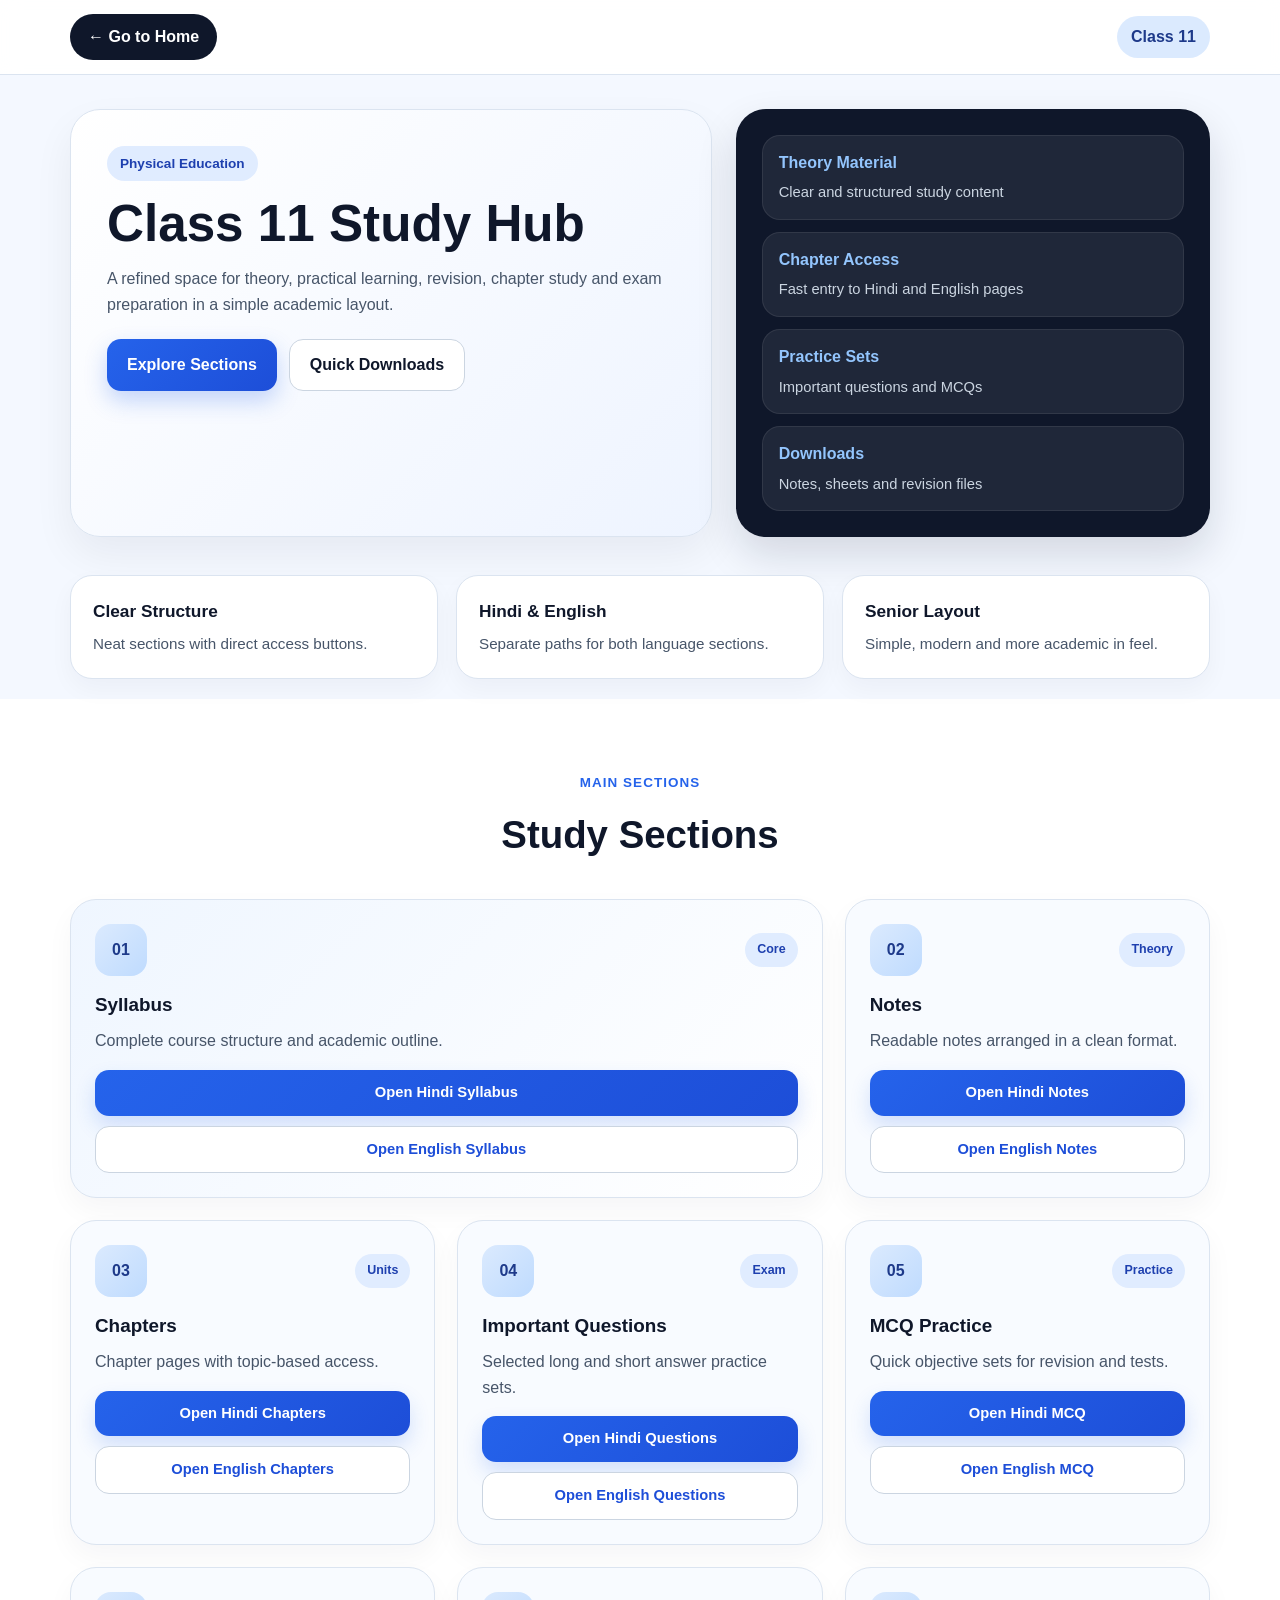
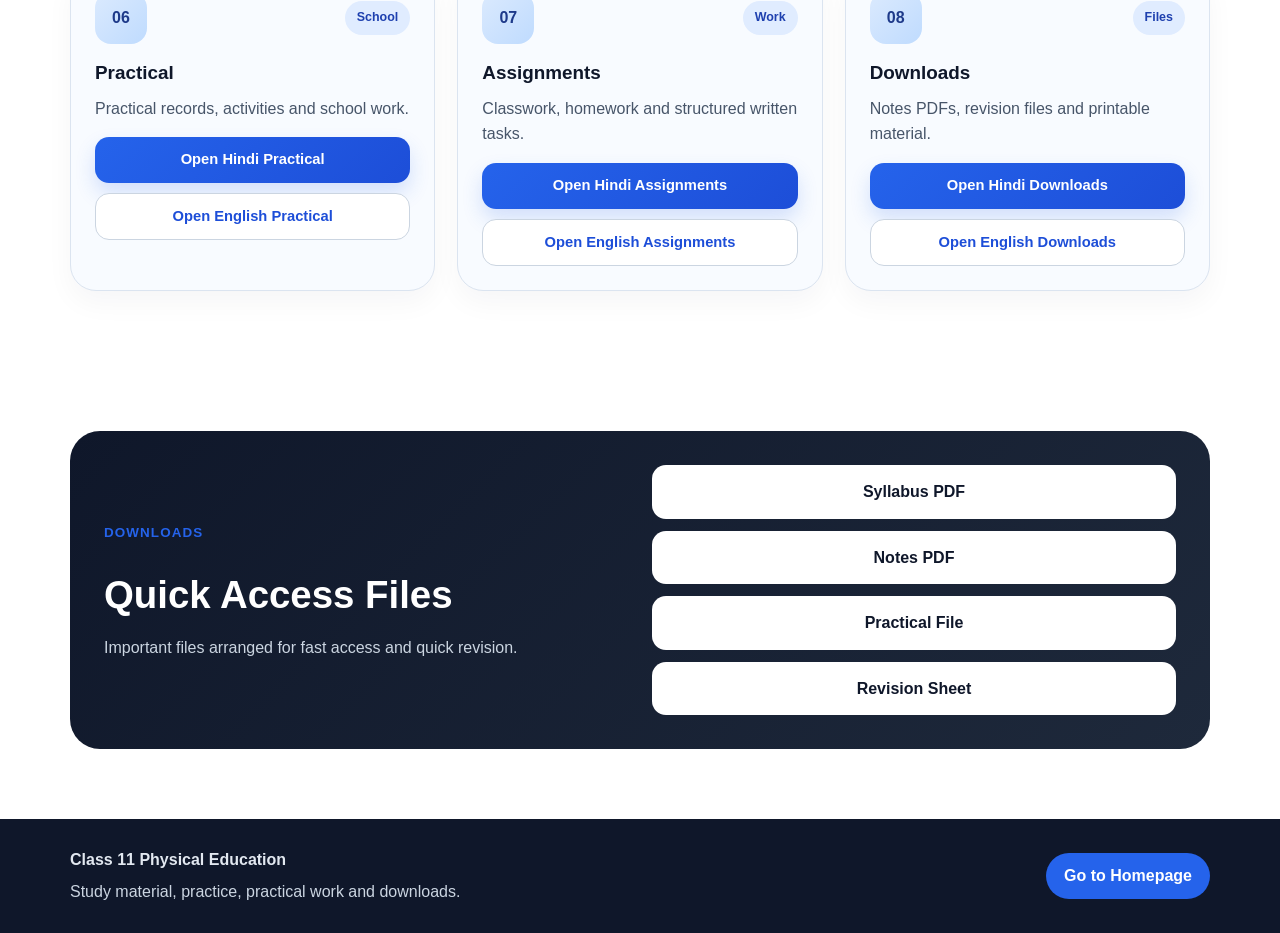
==== class11.html @ c7bc0235 "sss" ====
<!DOCTYPE html>
<html lang="en">
<head>
    <meta charset="UTF-8">
    <meta name="viewport" content="width=device-width, initial-scale=1.0">
    <title>Class 11 Physical Education</title>
    <meta name="description" content="Class 11 Physical Education - syllabus, notes, chapters, important questions, practicals, MCQs and downloads.">
    <link rel="stylesheet" href="class11.css">
</head>
<body>

    <div class="topbar">
        <div class="container topbar-wrap">
            <a href="index.html" class="home-btn">← Go to Home</a>
            <div class="class-badge">Class 11</div>
        </div>
    </div>

    <section class="hero">
        <div class="container hero-grid">
            <div class="hero-left">
                <span class="hero-label">Physical Education</span>
                <h1>Class 11 Study Hub</h1>
                <p>
                    A refined space for theory, practical learning, revision,
                    chapter study and exam preparation in a simple academic layout.
                </p>

                <div class="hero-actions">
                    <a href="#sections" class="btn btn-primary">Explore Sections</a>
                    <a href="#downloads" class="btn btn-secondary">Quick Downloads</a>
                </div>
            </div>

            <div class="hero-right">
                <div class="hero-card">
                    <div class="hero-card-item">
                        <strong>Theory Material</strong>
                        <span>Clear and structured study content</span>
                    </div>
                    <div class="hero-card-item">
                        <strong>Chapter Access</strong>
                        <span>Fast entry to Hindi and English pages</span>
                    </div>
                    <div class="hero-card-item">
                        <strong>Practice Sets</strong>
                        <span>Important questions and MCQs</span>
                    </div>
                    <div class="hero-card-item">
                        <strong>Downloads</strong>
                        <span>Notes, sheets and revision files</span>
                    </div>
                </div>
            </div>
        </div>
    </section>

    <section class="stats-section">
        <div class="container stats-grid">
            <div class="stat-box">
                <h3>Clear Structure</h3>
                <p>Neat sections with direct access buttons.</p>
            </div>
            <div class="stat-box">
                <h3>Hindi & English</h3>
                <p>Separate paths for both language sections.</p>
            </div>
            <div class="stat-box">
                <h3>Senior Layout</h3>
                <p>Simple, modern and more academic in feel.</p>
            </div>
        </div>
    </section>

    <section class="sections-area" id="sections">
        <div class="container">
            <div class="section-head">
                <span class="mini-title">Main Sections</span>
                <h2>Study Sections</h2>
            </div>

            <div class="section-grid">

                <div class="section-card large-card">
                    <div class="card-top">
                        <span class="card-number">01</span>
                        <span class="card-tag">Core</span>
                    </div>
                    <h3>Syllabus</h3>
                    <p>Complete course structure and academic outline.</p>
                    <div class="button-group">
                        <a href="hindi_syllabus.pdf" class="mini-btn mini-btn-primary">Open Hindi Syllabus</a>
                        <a href="class11-syllabus-english.html" class="mini-btn mini-btn-light">Open English Syllabus</a>
                    </div>
                </div>

                <div class="section-card">
                    <div class="card-top">
                        <span class="card-number">02</span>
                        <span class="card-tag">Theory</span>
                    </div>
                    <h3>Notes</h3>
                    <p>Readable notes arranged in a clean format.</p>
                    <div class="button-group">
                        <a href="class11-notes-hindi.html" class="mini-btn mini-btn-primary">Open Hindi Notes</a>
                        <a href="class11-notes-english.html" class="mini-btn mini-btn-light">Open English Notes</a>
                    </div>
                </div>

                <div class="section-card">
                    <div class="card-top">
                        <span class="card-number">03</span>
                        <span class="card-tag">Units</span>
                    </div>
                    <h3>Chapters</h3>
                    <p>Chapter pages with topic-based access.</p>
                    <div class="button-group">
                        <a href="class11-chapters-hindi.html" class="mini-btn mini-btn-primary">Open Hindi Chapters</a>
                        <a href="class11-chapters-english.html" class="mini-btn mini-btn-light">Open English Chapters</a>
                    </div>
                </div>

                <div class="section-card">
                    <div class="card-top">
                        <span class="card-number">04</span>
                        <span class="card-tag">Exam</span>
                    </div>
                    <h3>Important Questions</h3>
                    <p>Selected long and short answer practice sets.</p>
                    <div class="button-group">
                        <a href="class11-important-questions-hindi.html" class="mini-btn mini-btn-primary">Open Hindi Questions</a>
                        <a href="class11-important-questions-english.html" class="mini-btn mini-btn-light">Open English Questions</a>
                    </div>
                </div>

                <div class="section-card">
                    <div class="card-top">
                        <span class="card-number">05</span>
                        <span class="card-tag">Practice</span>
                    </div>
                    <h3>MCQ Practice</h3>
                    <p>Quick objective sets for revision and tests.</p>
                    <div class="button-group">
                        <a href="class11-mcq-hindi.html" class="mini-btn mini-btn-primary">Open Hindi MCQ</a>
                        <a href="class11-mcq-english.html" class="mini-btn mini-btn-light">Open English MCQ</a>
                    </div>
                </div>

                <div class="section-card">
                    <div class="card-top">
                        <span class="card-number">06</span>
                        <span class="card-tag">School</span>
                    </div>
                    <h3>Practical</h3>
                    <p>Practical records, activities and school work.</p>
                    <div class="button-group">
                        <a href="class11-practical-hindi.html" class="mini-btn mini-btn-primary">Open Hindi Practical</a>
                        <a href="class11-practical-english.html" class="mini-btn mini-btn-light">Open English Practical</a>
                    </div>
                </div>

                <div class="section-card">
                    <div class="card-top">
                        <span class="card-number">07</span>
                        <span class="card-tag">Work</span>
                    </div>
                    <h3>Assignments</h3>
                    <p>Classwork, homework and structured written tasks.</p>
                    <div class="button-group">
                        <a href="class11-assignments-hindi.html" class="mini-btn mini-btn-primary">Open Hindi Assignments</a>
                        <a href="class11-assignments-english.html" class="mini-btn mini-btn-light">Open English Assignments</a>
                    </div>
                </div>

                <div class="section-card">
                    <div class="card-top">
                        <span class="card-number">08</span>
                        <span class="card-tag">Files</span>
                    </div>
                    <h3>Downloads</h3>
                    <p>Notes PDFs, revision files and printable material.</p>
                    <div class="button-group">
                        <a href="class11-downloads-hindi.html" class="mini-btn mini-btn-primary">Open Hindi Downloads</a>
                        <a href="class11-downloads-english.html" class="mini-btn mini-btn-light">Open English Downloads</a>
                    </div>
                </div>

            </div>
        </div>
    </section>

    <section class="downloads-section" id="downloads">
        <div class="container">
            <div class="download-box">
                <div class="download-left">
                    <span class="mini-title">Downloads</span>
                    <h2>Quick Access Files</h2>
                    <p>Important files arranged for fast access and quick revision.</p>
                </div>

                <div class="download-right">
                    <a href="#" class="download-btn">Syllabus PDF</a>
                    <a href="#" class="download-btn">Notes PDF</a>
                    <a href="#" class="download-btn">Practical File</a>
                    <a href="#" class="download-btn">Revision Sheet</a>
                </div>
            </div>
        </div>
    </section>

    <footer class="footer">
        <div class="container footer-wrap">
            <div>
                <strong>Class 11 Physical Education</strong>
                <p>Study material, practice, practical work and downloads.</p>
            </div>

            <a href="index.html" class="footer-home">Go to Homepage</a>
        </div>
    </footer>

</body>
</html>
---- class11.css ----
* {
    margin: 0;
    padding: 0;
    box-sizing: border-box;
}

html {
    scroll-behavior: smooth;
}

body {
    font-family: Arial, sans-serif;
    background: #f4f8ff;
    color: #0f172a;
    line-height: 1.6;
}

a {
    text-decoration: none;
    color: inherit;
}

.container {
    width: min(1140px, calc(100% - 32px));
    margin: auto;
}

/* TOPBAR */
.topbar {
    background: rgba(255, 255, 255, 0.92);
    backdrop-filter: blur(10px);
    border-bottom: 1px solid #dbe4f0;
    padding: 14px 0;
    position: sticky;
    top: 0;
    z-index: 1000;
}

.topbar-wrap {
    display: flex;
    justify-content: space-between;
    align-items: center;
    gap: 16px;
    flex-wrap: wrap;
}

.home-btn {
    display: inline-block;
    padding: 10px 18px;
    border-radius: 999px;
    background: #0f172a;
    color: #ffffff;
    font-weight: 700;
    transition: 0.3s ease;
}

.home-btn:hover {
    transform: translateY(-2px);
    background: #1e293b;
}

.class-badge {
    padding: 8px 14px;
    border-radius: 999px;
    background: #dbeafe;
    color: #1e3a8a;
    font-weight: 700;
}

/* HERO */
.hero {
    padding: 34px 0 20px;
}

.hero-grid {
    display: grid;
    grid-template-columns: 1.15fr 0.85fr;
    gap: 24px;
    align-items: stretch;
}

.hero-left {
    background: linear-gradient(135deg, #ffffff, #eef4ff);
    border: 1px solid #dbe4f0;
    border-radius: 30px;
    padding: 36px;
    box-shadow: 0 18px 40px rgba(15, 23, 42, 0.06);
}

.hero-label {
    display: inline-block;
    padding: 7px 13px;
    border-radius: 999px;
    background: #e0ecff;
    color: #1e40af;
    font-size: 0.85rem;
    font-weight: 700;
    margin-bottom: 14px;
}

.hero-left h1 {
    font-size: clamp(2rem, 4vw, 3.2rem);
    line-height: 1.15;
    margin-bottom: 12px;
}

.hero-left p {
    max-width: 680px;
    color: #475569;
    margin-bottom: 22px;
}

.hero-actions {
    display: flex;
    gap: 12px;
    flex-wrap: wrap;
}

.btn {
    display: inline-flex;
    align-items: center;
    justify-content: center;
    padding: 12px 20px;
    border-radius: 14px;
    font-weight: 700;
    transition: 0.3s ease;
}

.btn-primary {
    background: linear-gradient(135deg, #2563eb, #1d4ed8);
    color: #ffffff;
    box-shadow: 0 10px 22px rgba(37, 99, 235, 0.25);
}

.btn-primary:hover {
    transform: translateY(-3px);
}

.btn-secondary {
    background: #ffffff;
    color: #0f172a;
    border: 1px solid #cbd5e1;
}

.btn-secondary:hover {
    transform: translateY(-2px);
    background: #f8fafc;
}

.hero-right {
    display: flex;
}

.hero-card {
    width: 100%;
    background: #0f172a;
    color: #ffffff;
    border-radius: 30px;
    padding: 26px;
    box-shadow: 0 18px 40px rgba(15, 23, 42, 0.14);
    display: grid;
    gap: 12px;
}

.hero-card-item {
    background: rgba(255, 255, 255, 0.07);
    border: 1px solid rgba(255, 255, 255, 0.08);
    border-radius: 18px;
    padding: 14px 16px;
}

.hero-card-item strong {
    display: block;
    margin-bottom: 4px;
    color: #93c5fd;
}

.hero-card-item span {
    color: #cbd5e1;
    font-size: 0.92rem;
}

/* STATS */
.stats-section {
    padding: 18px 0 20px;
}

.stats-grid {
    display: grid;
    grid-template-columns: repeat(3, 1fr);
    gap: 18px;
}

.stat-box {
    background: #ffffff;
    border: 1px solid #dbe4f0;
    border-radius: 22px;
    padding: 22px;
    box-shadow: 0 10px 24px rgba(15, 23, 42, 0.04);
}

.stat-box h3 {
    margin-bottom: 6px;
    font-size: 1.08rem;
}

.stat-box p {
    color: #475569;
    font-size: 0.95rem;
}

/* COMMON */
section {
    padding: 70px 0;
}

.section-head {
    text-align: center;
    margin-bottom: 34px;
}

.mini-title {
    display: inline-block;
    color: #2563eb;
    text-transform: uppercase;
    letter-spacing: 0.08em;
    font-weight: 800;
    font-size: 0.84rem;
    margin-bottom: 10px;
}

.section-head h2 {
    font-size: clamp(1.8rem, 3vw, 2.6rem);
    margin-bottom: 10px;
}

/* SECTION GRID */
.sections-area {
    background: #ffffff;
}

.section-grid {
    display: grid;
    grid-template-columns: repeat(3, 1fr);
    gap: 22px;
}

.section-card {
    background: #f8fbff;
    border: 1px solid #dbe4f0;
    border-radius: 26px;
    padding: 24px;
    box-shadow: 0 12px 28px rgba(15, 23, 42, 0.04);
    transition: 0.3s ease;
}

.section-card:hover {
    transform: translateY(-6px);
    box-shadow: 0 18px 34px rgba(15, 23, 42, 0.08);
}

.large-card {
    grid-column: span 2;
    background: linear-gradient(135deg, #eff6ff, #ffffff);
}

.card-top {
    display: flex;
    justify-content: space-between;
    align-items: center;
    margin-bottom: 14px;
    gap: 12px;
}

.card-number {
    width: 52px;
    height: 52px;
    border-radius: 16px;
    display: grid;
    place-items: center;
    background: linear-gradient(135deg, #dbeafe, #bfdbfe);
    color: #1e3a8a;
    font-weight: 800;
}

.card-tag {
    padding: 7px 12px;
    border-radius: 999px;
    background: #e0ecff;
    color: #1e40af;
    font-size: 0.78rem;
    font-weight: 700;
}

.section-card h3 {
    margin-bottom: 8px;
    font-size: 1.18rem;
}

.section-card p {
    color: #475569;
    margin-bottom: 16px;
}

.button-group {
    display: flex;
    flex-direction: column;
    gap: 10px;
    margin-top: 10px;
}

.mini-btn {
    display: inline-flex;
    align-items: center;
    justify-content: center;
    width: 100%;
    padding: 11px 14px;
    border-radius: 14px;
    font-size: 0.92rem;
    font-weight: 700;
    transition: 0.3s ease;
    text-align: center;
}

.mini-btn-primary {
    background: linear-gradient(135deg, #2563eb, #1d4ed8);
    color: #ffffff;
    box-shadow: 0 10px 20px rgba(37, 99, 235, 0.18);
}

.mini-btn-primary:hover {
    transform: translateY(-2px);
    box-shadow: 0 14px 24px rgba(37, 99, 235, 0.24);
}

.mini-btn-light {
    background: #ffffff;
    color: #1d4ed8;
    border: 1px solid #cbd5e1;
}

.mini-btn-light:hover {
    transform: translateY(-2px);
    background: #eff6ff;
}

.card-link {
    color: #2563eb;
    font-weight: 700;
}

/* DOWNLOADS */
.downloads-section {
    background: #ffffff;
}

.download-box {
    display: grid;
    grid-template-columns: 1fr 1fr;
    gap: 24px;
    align-items: center;
    background: linear-gradient(135deg, #0f172a, #1e293b);
    border-radius: 30px;
    padding: 34px;
    color: #ffffff;
}

.download-left h2 {
    margin: 10px 0;
    font-size: clamp(1.8rem, 3vw, 2.4rem);
}

.download-left p {
    color: #cbd5e1;
}

.download-right {
    display: grid;
    gap: 12px;
}

.download-btn {
    display: block;
    text-align: center;
    background: #ffffff;
    color: #0f172a;
    padding: 14px 16px;
    border-radius: 14px;
    font-weight: 700;
    transition: 0.3s ease;
}

.download-btn:hover {
    transform: translateY(-3px);
    background: #bfdbfe;
}

/* FOOTER */
.footer {
    background: #0f172a;
    color: #e2e8f0;
    padding: 28px 0;
}

.footer-wrap {
    display: flex;
    justify-content: space-between;
    align-items: center;
    gap: 20px;
    flex-wrap: wrap;
}

.footer p {
    color: #cbd5e1;
    margin-top: 6px;
}

.footer-home {
    display: inline-block;
    padding: 10px 18px;
    border-radius: 999px;
    background: #2563eb;
    color: #ffffff;
    font-weight: 700;
    transition: 0.3s ease;
}

.footer-home:hover {
    transform: translateY(-2px);
}

/* RESPONSIVE */
@media (max-width: 1024px) {
    .hero-grid,
    .download-box,
    .stats-grid {
        grid-template-columns: repeat(2, 1fr);
    }

    .section-grid {
        grid-template-columns: repeat(2, 1fr);
    }

    .large-card {
        grid-column: span 2;
    }
}

@media (max-width: 860px) {
    .hero-grid,
    .stats-grid,
    .download-box,
    .section-grid {
        grid-template-columns: 1fr;
    }

    .large-card {
        grid-column: span 1;
    }
}

@media (max-width: 640px) {
    section {
        padding: 54px 0;
    }

    .hero-left,
    .hero-card,
    .stat-box,
    .section-card,
    .download-box {
        padding: 20px;
    }

    .hero {
        padding: 26px 0 14px;
    }

    .topbar-wrap,
    .footer-wrap {
        flex-direction: column;
        align-items: flex-start;
    }
}
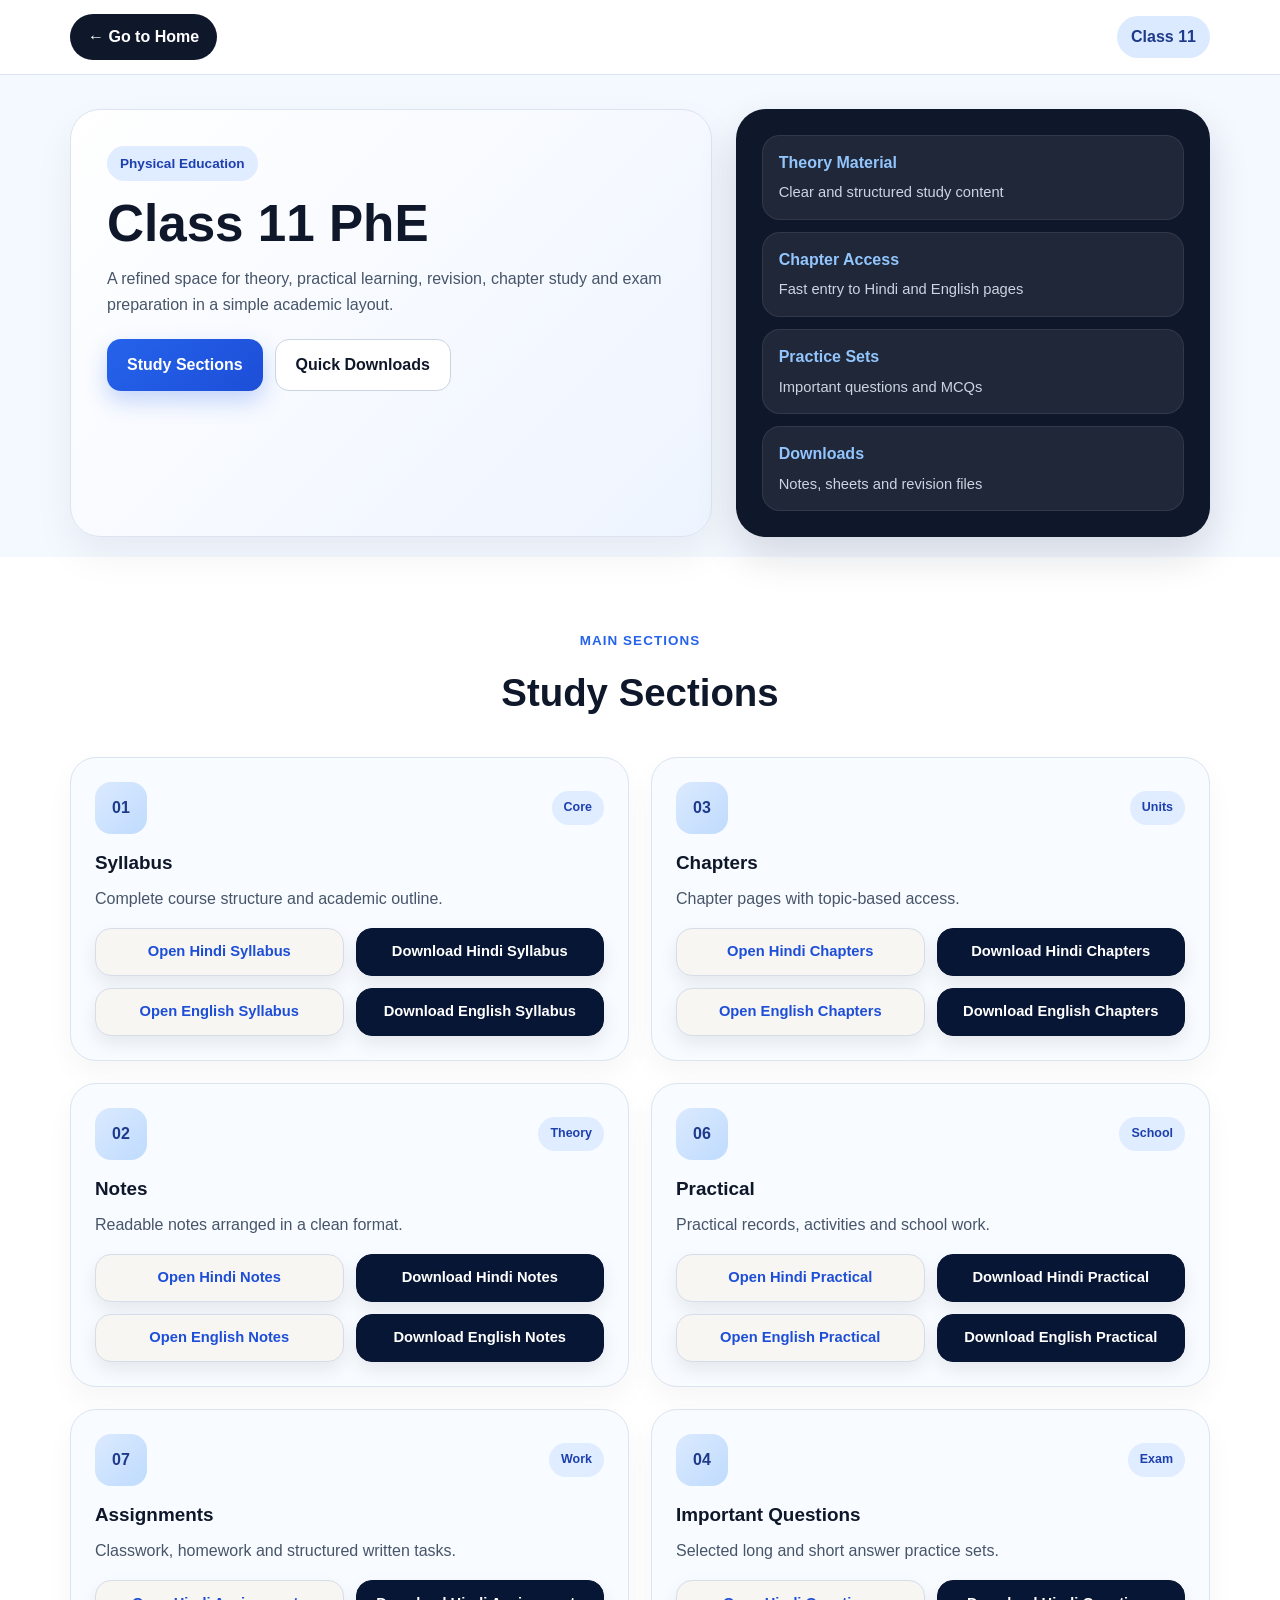
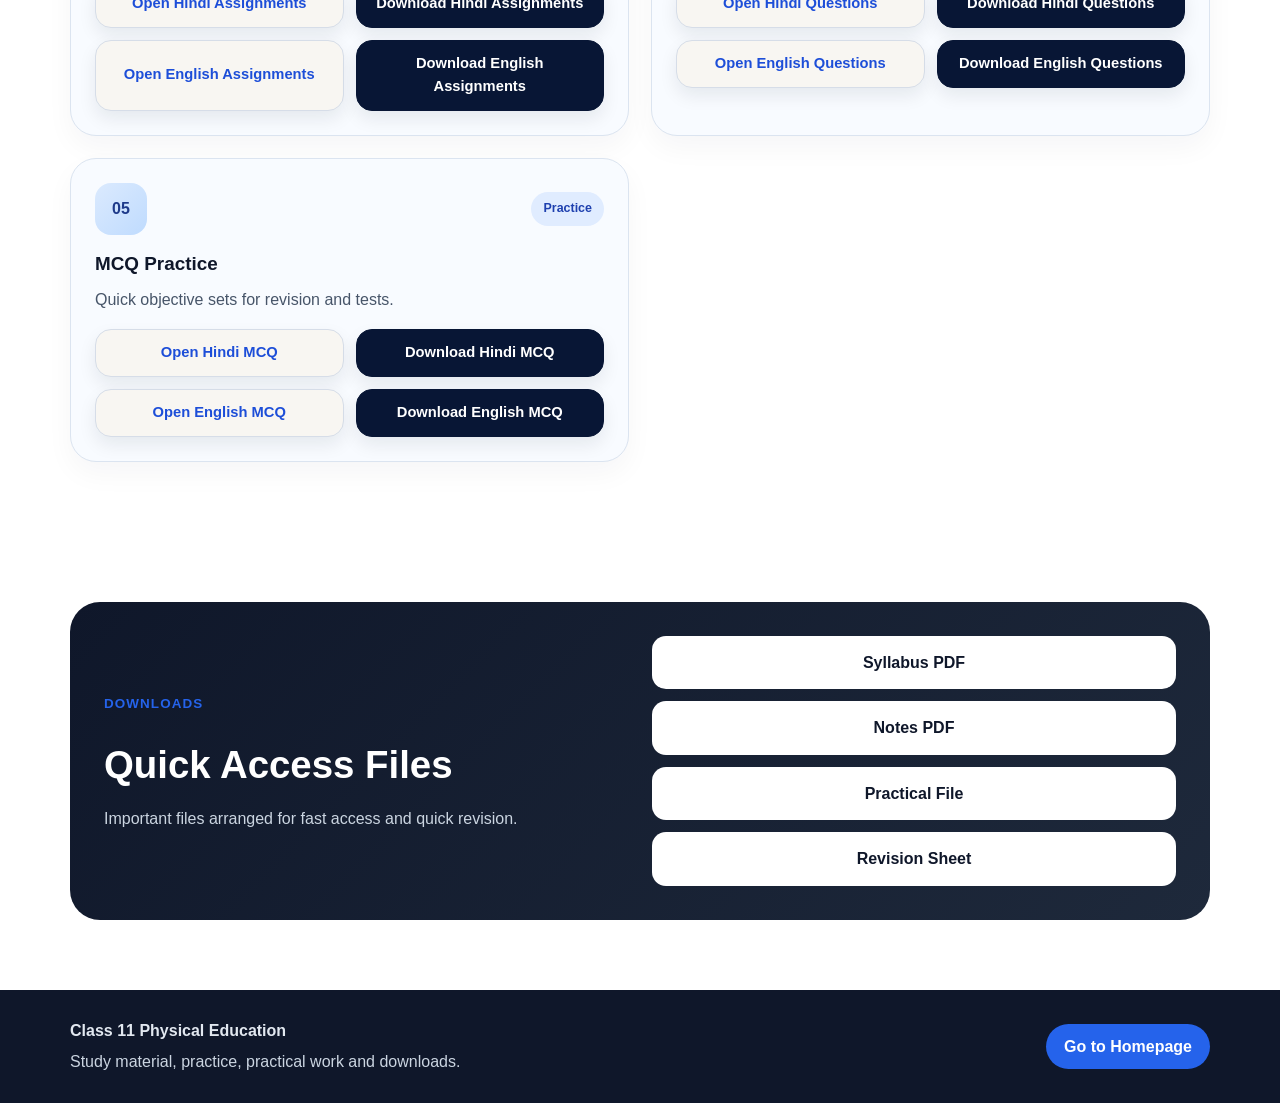
==== commit 9a204492: "All done" ====
--- a/class11.html
+++ b/class11.html
@@ -5,7 +5,7 @@
     <meta name="viewport" content="width=device-width, initial-scale=1.0">
     <title>Class 11 Physical Education</title>
     <meta name="description" content="Class 11 Physical Education - syllabus, notes, chapters, important questions, practicals, MCQs and downloads.">
-    <link rel="stylesheet" href="class11.css">
+    <link rel="stylesheet" href="class.css">
 </head>
 <body>
 
@@ -20,14 +20,14 @@
         <div class="container hero-grid">
             <div class="hero-left">
                 <span class="hero-label">Physical Education</span>
-                <h1>Class 11 Study Hub</h1>
+                <h1>Class 11 PhE</h1>
                 <p>
                     A refined space for theory, practical learning, revision,
                     chapter study and exam preparation in a simple academic layout.
                 </p>
 
                 <div class="hero-actions">
-                    <a href="#sections" class="btn btn-primary">Explore Sections</a>
+                    <a href="#sections" class="btn btn-primary">Study Sections</a>
                     <a href="#downloads" class="btn btn-secondary">Quick Downloads</a>
                 </div>
             </div>
@@ -51,23 +51,6 @@
                         <span>Notes, sheets and revision files</span>
                     </div>
                 </div>
-            </div>
-        </div>
-    </section>
-
-    <section class="stats-section">
-        <div class="container stats-grid">
-            <div class="stat-box">
-                <h3>Clear Structure</h3>
-                <p>Neat sections with direct access buttons.</p>
-            </div>
-            <div class="stat-box">
-                <h3>Hindi & English</h3>
-                <p>Separate paths for both language sections.</p>
-            </div>
-            <div class="stat-box">
-                <h3>Senior Layout</h3>
-                <p>Simple, modern and more academic in feel.</p>
             </div>
         </div>
     </section>
@@ -81,19 +64,45 @@
 
             <div class="section-grid">
 
-                <div class="section-card large-card">
+                <!-- SYLLABUS -->
+                <div class="section-card">
                     <div class="card-top">
                         <span class="card-number">01</span>
                         <span class="card-tag">Core</span>
                     </div>
                     <h3>Syllabus</h3>
                     <p>Complete course structure and academic outline.</p>
-                    <div class="button-group">
-                        <a href="hindi_syllabus.pdf" class="mini-btn mini-btn-primary">Open Hindi Syllabus</a>
-                        <a href="class11-syllabus-english.html" class="mini-btn mini-btn-light">Open English Syllabus</a>
-                    </div>
-                </div>
-
+
+                    <div class="button-grid">
+                        <a href="class11_pdf/class11_hindi_syllabus.pdf" class="action-btn open-btn">Open Hindi Syllabus</a>
+                        <a href="class11_hindi_syllabus.pdf" target="_blank" download class="action-btn download-btn-small">Download Hindi Syllabus</a>
+
+                        <a href="class11_pdf/class11_english_syllabus.pdf" class="action-btn open-btn">Open English Syllabus</a>
+                        <a href="class11_english_syllabus.pdf" target="_blank" download class="action-btn download-btn-small">Download English Syllabus</a>
+                    </div>
+                </div>
+
+                
+                <!-- CHAPTERS -->
+                <div class="section-card">
+                    <div class="card-top">
+                        <span class="card-number">03</span>
+                        <span class="card-tag">Units</span>
+                    </div>
+                    <h3>Chapters</h3>
+                    <p>Chapter pages with topic-based access.</p>
+                    
+                    <div class="button-grid">
+                        <a href="class11-chapters-hindi.html" class="action-btn open-btn">Open Hindi Chapters</a>
+                        <a href="pdf/class11/chapters/hindi-chapters.pdf" target="_blank" download class="action-btn download-btn-small">Download Hindi Chapters</a>
+                        
+                        <a href="class11_pdf/class11_english_book.pdf" class="action-btn open-btn">Open English Chapters</a>
+                        <a href="class11_pdf/class11_english_book.pdf" target="_blank" download class="action-btn download-btn-small">Download English Chapters</a>
+                    </div>
+                </div>
+
+
+                <!-- NOTES -->
                 <div class="section-card">
                     <div class="card-top">
                         <span class="card-number">02</span>
@@ -101,25 +110,53 @@
                     </div>
                     <h3>Notes</h3>
                     <p>Readable notes arranged in a clean format.</p>
-                    <div class="button-group">
-                        <a href="class11-notes-hindi.html" class="mini-btn mini-btn-primary">Open Hindi Notes</a>
-                        <a href="class11-notes-english.html" class="mini-btn mini-btn-light">Open English Notes</a>
-                    </div>
-                </div>
-
-                <div class="section-card">
-                    <div class="card-top">
-                        <span class="card-number">03</span>
-                        <span class="card-tag">Units</span>
-                    </div>
-                    <h3>Chapters</h3>
-                    <p>Chapter pages with topic-based access.</p>
-                    <div class="button-group">
-                        <a href="class11-chapters-hindi.html" class="mini-btn mini-btn-primary">Open Hindi Chapters</a>
-                        <a href="class11-chapters-english.html" class="mini-btn mini-btn-light">Open English Chapters</a>
-                    </div>
-                </div>
-
+
+                    <div class="button-grid">
+                        <a href="class11-notes-hindi.html" class="action-btn open-btn">Open Hindi Notes</a>
+                        <a href="pdf/class11/notes/hindi-notes.pdf" target="_blank" download class="action-btn download-btn-small">Download Hindi Notes</a>
+
+                        <a href="class11-notes-english.html" class="action-btn open-btn">Open English Notes</a>
+                        <a href="pdf/class11/notes/english-notes.pdf" target="_blank" download class="action-btn download-btn-small">Download English Notes</a>
+                    </div>
+                </div>
+
+                <!-- PRACTICAL -->
+                <div class="section-card">
+                    <div class="card-top">
+                        <span class="card-number">06</span>
+                        <span class="card-tag">School</span>
+                    </div>
+                    <h3>Practical</h3>
+                    <p>Practical records, activities and school work.</p>
+
+                    <div class="button-grid">
+                        <a href="class11-practical-hindi.html" class="action-btn open-btn">Open Hindi Practical</a>
+                        <a href="pdf/class11/practical/hindi-practical.pdf" target="_blank" download class="action-btn download-btn-small">Download Hindi Practical</a>
+
+                        <a href="class11-practical-english.html" class="action-btn open-btn">Open English Practical</a>
+                        <a href="pdf/class11/practical/english-practical.pdf" target="_blank" download class="action-btn download-btn-small">Download English Practical</a>
+                    </div>
+                </div>
+
+                <!-- ASSIGNMENTS -->
+                <div class="section-card">
+                    <div class="card-top">
+                        <span class="card-number">07</span>
+                        <span class="card-tag">Work</span>
+                    </div>
+                    <h3>Assignments</h3>
+                    <p>Classwork, homework and structured written tasks.</p>
+
+                    <div class="button-grid">
+                        <a href="class11-assignments-hindi.html" class="action-btn open-btn">Open Hindi Assignments</a>
+                        <a href="pdf/class11/assignments/hindi-assignments.pdf" target="_blank" download class="action-btn download-btn-small">Download Hindi Assignments</a>
+
+                        <a href="class11-assignments-english.html" class="action-btn open-btn">Open English Assignments</a>
+                        <a href="pdf/class11/assignments/english-assignments.pdf" target="_blank" download class="action-btn download-btn-small">Download English Assignments</a>
+                    </div>
+                </div>
+
+                <!-- IMPORTANT QUESTIONS -->
                 <div class="section-card">
                     <div class="card-top">
                         <span class="card-number">04</span>
@@ -127,12 +164,17 @@
                     </div>
                     <h3>Important Questions</h3>
                     <p>Selected long and short answer practice sets.</p>
-                    <div class="button-group">
-                        <a href="class11-important-questions-hindi.html" class="mini-btn mini-btn-primary">Open Hindi Questions</a>
-                        <a href="class11-important-questions-english.html" class="mini-btn mini-btn-light">Open English Questions</a>
-                    </div>
-                </div>
-
+
+                    <div class="button-grid">
+                        <a href="class11-important-questions-hindi.html" class="action-btn open-btn">Open Hindi Questions</a>
+                        <a href="pdf/class11/questions/hindi-important-questions.pdf" target="_blank" download class="action-btn download-btn-small">Download Hindi Questions</a>
+
+                        <a href="class11-important-questions-english.html" class="action-btn open-btn">Open English Questions</a>
+                        <a href="pdf/class11/questions/english-important-questions.pdf" target="_blank" download class="action-btn download-btn-small">Download English Questions</a>
+                    </div>
+                </div>
+
+                <!-- MCQ -->
                 <div class="section-card">
                     <div class="card-top">
                         <span class="card-number">05</span>
@@ -140,50 +182,16 @@
                     </div>
                     <h3>MCQ Practice</h3>
                     <p>Quick objective sets for revision and tests.</p>
-                    <div class="button-group">
-                        <a href="class11-mcq-hindi.html" class="mini-btn mini-btn-primary">Open Hindi MCQ</a>
-                        <a href="class11-mcq-english.html" class="mini-btn mini-btn-light">Open English MCQ</a>
-                    </div>
-                </div>
-
-                <div class="section-card">
-                    <div class="card-top">
-                        <span class="card-number">06</span>
-                        <span class="card-tag">School</span>
-                    </div>
-                    <h3>Practical</h3>
-                    <p>Practical records, activities and school work.</p>
-                    <div class="button-group">
-                        <a href="class11-practical-hindi.html" class="mini-btn mini-btn-primary">Open Hindi Practical</a>
-                        <a href="class11-practical-english.html" class="mini-btn mini-btn-light">Open English Practical</a>
-                    </div>
-                </div>
-
-                <div class="section-card">
-                    <div class="card-top">
-                        <span class="card-number">07</span>
-                        <span class="card-tag">Work</span>
-                    </div>
-                    <h3>Assignments</h3>
-                    <p>Classwork, homework and structured written tasks.</p>
-                    <div class="button-group">
-                        <a href="class11-assignments-hindi.html" class="mini-btn mini-btn-primary">Open Hindi Assignments</a>
-                        <a href="class11-assignments-english.html" class="mini-btn mini-btn-light">Open English Assignments</a>
-                    </div>
-                </div>
-
-                <div class="section-card">
-                    <div class="card-top">
-                        <span class="card-number">08</span>
-                        <span class="card-tag">Files</span>
-                    </div>
-                    <h3>Downloads</h3>
-                    <p>Notes PDFs, revision files and printable material.</p>
-                    <div class="button-group">
-                        <a href="class11-downloads-hindi.html" class="mini-btn mini-btn-primary">Open Hindi Downloads</a>
-                        <a href="class11-downloads-english.html" class="mini-btn mini-btn-light">Open English Downloads</a>
-                    </div>
-                </div>
+
+                    <div class="button-grid">
+                        <a href="class11-mcq-hindi.html" class="action-btn open-btn">Open Hindi MCQ</a>
+                        <a href="pdf/class11/mcq/hindi-mcq.pdf" target="_blank" download class="action-btn download-btn-small">Download Hindi MCQ</a>
+
+                        <a href="class11-mcq-english.html" class="action-btn open-btn">Open English MCQ</a>
+                        <a href="pdf/class11/mcq/english-mcq.pdf" target="_blank" download class="action-btn download-btn-small">Download English MCQ</a>
+                    </div>
+                </div>
+
 
             </div>
         </div>
@@ -199,10 +207,10 @@
                 </div>
 
                 <div class="download-right">
-                    <a href="#" class="download-btn">Syllabus PDF</a>
-                    <a href="#" class="download-btn">Notes PDF</a>
-                    <a href="#" class="download-btn">Practical File</a>
-                    <a href="#" class="download-btn">Revision Sheet</a>
+                    <a href="pdf/class11/syllabus/hindi-syllabus.pdf" target="_blank" download class="download-btn">Syllabus PDF</a>
+                    <a href="pdf/class11/notes/english-notes.pdf" target="_blank" download class="download-btn">Notes PDF</a>
+                    <a href="pdf/class11/practical/english-practical.pdf" target="_blank" download class="download-btn">Practical File</a>
+                    <a href="pdf/class11/downloads/english-downloads.pdf" target="_blank" download class="download-btn">Revision Sheet</a>
                 </div>
             </div>
         </div>
--- a/class.css
+++ b/class.css
@@ -0,0 +1,476 @@
+* {
+    margin: 0;
+    padding: 0;
+    box-sizing: border-box;
+}
+
+html {
+    scroll-behavior: smooth;
+}
+
+body {
+    font-family: Arial, sans-serif;
+    background: #f4f8ff;
+    color: #0f172a;
+    line-height: 1.6;
+}
+
+a {
+    text-decoration: none;
+    color: inherit;
+}
+
+.container {
+    width: min(1140px, calc(100% - 32px));
+    margin: auto;
+}
+
+/* TOPBAR */
+.topbar {
+    background: rgba(255, 255, 255, 0.92);
+    backdrop-filter: blur(10px);
+    border-bottom: 1px solid #dbe4f0;
+    padding: 14px 0;
+    position: sticky;
+    top: 0;
+    z-index: 1000;
+}
+
+.topbar-wrap {
+    display: flex;
+    justify-content: space-between;
+    align-items: center;
+    gap: 16px;
+    flex-wrap: wrap;
+}
+
+.home-btn {
+    display: inline-block;
+    padding: 10px 18px;
+    border-radius: 999px;
+    background: #0f172a;
+    color: #ffffff;
+    font-weight: 700;
+    transition: 0.3s ease;
+}
+
+.home-btn:hover {
+    transform: translateY(-2px);
+    background: #1e293b;
+}
+
+.class-badge {
+    padding: 8px 14px;
+    border-radius: 999px;
+    background: #dbeafe;
+    color: #1e3a8a;
+    font-weight: 700;
+}
+
+/* HERO */
+.hero {
+    padding: 34px 0 20px;
+}
+
+.hero-grid {
+    display: grid;
+    grid-template-columns: 1.15fr 0.85fr;
+    gap: 24px;
+    align-items: stretch;
+}
+
+.hero-left {
+    background: linear-gradient(135deg, #ffffff, #eef4ff);
+    border: 1px solid #dbe4f0;
+    border-radius: 30px;
+    padding: 36px;
+    box-shadow: 0 18px 40px rgba(15, 23, 42, 0.06);
+}
+
+.hero-label {
+    display: inline-block;
+    padding: 7px 13px;
+    border-radius: 999px;
+    background: #e0ecff;
+    color: #1e40af;
+    font-size: 0.85rem;
+    font-weight: 700;
+    margin-bottom: 14px;
+}
+
+.hero-left h1 {
+    font-size: clamp(2rem, 4vw, 3.2rem);
+    line-height: 1.15;
+    margin-bottom: 12px;
+}
+
+.hero-left p {
+    max-width: 680px;
+    color: #475569;
+    margin-bottom: 22px;
+}
+
+.hero-actions {
+    display: flex;
+    gap: 12px;
+    flex-wrap: wrap;
+}
+
+.btn {
+    display: inline-flex;
+    align-items: center;
+    justify-content: center;
+    padding: 12px 20px;
+    border-radius: 14px;
+    font-weight: 700;
+    transition: 0.3s ease;
+}
+
+.btn-primary {
+    background: linear-gradient(135deg, #2563eb, #1d4ed8);
+    color: #ffffff;
+    box-shadow: 0 10px 22px rgba(37, 99, 235, 0.25);
+}
+
+.btn-primary:hover {
+    transform: translateY(-3px);
+}
+
+.btn-secondary {
+    background: #ffffff;
+    color: #0f172a;
+    border: 1px solid #cbd5e1;
+}
+
+.btn-secondary:hover {
+    transform: translateY(-2px);
+    background: #f8fafc;
+}
+
+.hero-right {
+    display: flex;
+}
+
+.hero-card {
+    width: 100%;
+    background: #0f172a;
+    color: #ffffff;
+    border-radius: 30px;
+    padding: 26px;
+    box-shadow: 0 18px 40px rgba(15, 23, 42, 0.14);
+    display: grid;
+    gap: 12px;
+}
+
+.hero-card-item {
+    background: rgba(255, 255, 255, 0.07);
+    border: 1px solid rgba(255, 255, 255, 0.08);
+    border-radius: 18px;
+    padding: 14px 16px;
+}
+
+.hero-card-item strong {
+    display: block;
+    margin-bottom: 4px;
+    color: #93c5fd;
+}
+
+.hero-card-item span {
+    color: #cbd5e1;
+    font-size: 0.92rem;
+}
+
+/* STATS */
+.stats-section {
+    padding: 18px 0 20px;
+}
+
+.stats-grid {
+    display: grid;
+    grid-template-columns: repeat(3, 1fr);
+    gap: 18px;
+}
+
+.stat-box {
+    background: #ffffff;
+    border: 1px solid #dbe4f0;
+    border-radius: 22px;
+    padding: 22px;
+    box-shadow: 0 10px 24px rgba(15, 23, 42, 0.04);
+}
+
+.stat-box h3 {
+    margin-bottom: 6px;
+    font-size: 1.08rem;
+}
+
+.stat-box p {
+    color: #475569;
+    font-size: 0.95rem;
+}
+
+/* COMMON */
+section {
+    padding: 70px 0;
+}
+
+.section-head {
+    text-align: center;
+    margin-bottom: 34px;
+}
+
+.mini-title {
+    display: inline-block;
+    color: #2563eb;
+    text-transform: uppercase;
+    letter-spacing: 0.08em;
+    font-weight: 800;
+    font-size: 0.84rem;
+    margin-bottom: 10px;
+}
+
+.section-head h2 {
+    font-size: clamp(1.8rem, 3vw, 2.6rem);
+    margin-bottom: 10px;
+}
+
+/* SECTION GRID */
+.sections-area {
+    background: #ffffff;
+}
+
+.section-grid {
+    display: grid;
+    grid-template-columns: repeat(2, 1fr);
+    gap: 22px;
+}
+
+.section-card {
+    background: #f8fbff;
+    border: 1px solid #dbe4f0;
+    border-radius: 26px;
+    padding: 24px;
+    box-shadow: 0 12px 28px rgba(15, 23, 42, 0.04);
+    transition: 0.3s ease;
+}
+
+.section-card:hover {
+    transform: translateY(-6px);
+    box-shadow: 0 18px 34px rgba(15, 23, 42, 0.08);
+}
+
+.card-top {
+    display: flex;
+    justify-content: space-between;
+    align-items: center;
+    margin-bottom: 14px;
+    gap: 12px;
+}
+
+.card-number {
+    width: 52px;
+    height: 52px;
+    border-radius: 16px;
+    display: grid;
+    place-items: center;
+    background: linear-gradient(135deg, #dbeafe, #bfdbfe);
+    color: #1e3a8a;
+    font-weight: 800;
+}
+
+.card-tag {
+    padding: 7px 12px;
+    border-radius: 999px;
+    background: #e0ecff;
+    color: #1e40af;
+    font-size: 0.78rem;
+    font-weight: 700;
+}
+
+.section-card h3 {
+    margin-bottom: 8px;
+    font-size: 1.18rem;
+}
+
+.section-card p {
+    color: #475569;
+    margin-bottom: 16px;
+}
+
+/* BUTTONS */
+.button-grid {
+    display: grid;
+    grid-template-columns: 1fr 1fr;
+    gap: 12px;
+    margin-top: 12px;
+}
+
+.action-btn {
+    display: inline-flex;
+    align-items: center;
+    justify-content: center;
+    width: 100%;
+    min-height: 48px;
+    padding: 11px 14px;
+    border-radius: 16px;
+    font-size: 0.92rem;
+    font-weight: 700;
+    text-align: center;
+    transition: all 0.3s ease;
+    box-shadow: 0 8px 18px rgba(15, 23, 42, 0.08);
+}
+
+.open-btn {
+    background: #f8f6f2;
+    color: #1d4ed8;
+    border: 1px solid #d6dde8;
+}
+
+.open-btn:hover {
+    transform: translateY(-2px);
+    background: #eef4ff;
+}
+
+.download-btn-small {
+    background: #081635;
+    color: #ffffff;
+    border: 1px solid #081635;
+}
+
+.download-btn-small:hover {
+    transform: translateY(-2px);
+    background: #102044;
+}
+
+/* DOWNLOADS */
+.downloads-section {
+    background: #ffffff;
+}
+
+.download-box {
+    display: grid;
+    grid-template-columns: 1fr 1fr;
+    gap: 24px;
+    align-items: center;
+    background: linear-gradient(135deg, #0f172a, #1e293b);
+    border-radius: 30px;
+    padding: 34px;
+    color: #ffffff;
+}
+
+.download-left h2 {
+    margin: 10px 0;
+    font-size: clamp(1.8rem, 3vw, 2.4rem);
+}
+
+.download-left p {
+    color: #cbd5e1;
+}
+
+.download-right {
+    display: grid;
+    gap: 12px;
+}
+
+.download-btn {
+    display: block;
+    text-align: center;
+    background: #ffffff;
+    color: #0f172a;
+    padding: 14px 16px;
+    border-radius: 14px;
+    font-weight: 700;
+    transition: 0.3s ease;
+}
+
+.download-btn:hover {
+    transform: translateY(-3px);
+    background: #bfdbfe;
+}
+
+/* FOOTER */
+.footer {
+    background: #0f172a;
+    color: #e2e8f0;
+    padding: 28px 0;
+}
+
+.footer-wrap {
+    display: flex;
+    justify-content: space-between;
+    align-items: center;
+    gap: 20px;
+    flex-wrap: wrap;
+}
+
+.footer p {
+    color: #cbd5e1;
+    margin-top: 6px;
+}
+
+.footer-home {
+    display: inline-block;
+    padding: 10px 18px;
+    border-radius: 999px;
+    background: #2563eb;
+    color: #ffffff;
+    font-weight: 700;
+    transition: 0.3s ease;
+}
+
+.footer-home:hover {
+    transform: translateY(-2px);
+}
+
+/* RESPONSIVE */
+@media (max-width: 1024px) {
+    .hero-grid,
+    .download-box,
+    .stats-grid {
+        grid-template-columns: repeat(2, 1fr);
+    }
+}
+
+@media (max-width: 860px) {
+    .hero-grid,
+    .stats-grid,
+    .download-box,
+    .section-grid {
+        grid-template-columns: 1fr;
+    }
+}
+
+@media (max-width: 640px) {
+    section {
+        padding: 54px 0;
+    }
+
+    .hero-left,
+    .hero-card,
+    .stat-box,
+    .section-card,
+    .download-box {
+        padding: 20px;
+    }
+
+    .hero {
+        padding: 26px 0 14px;
+    }
+
+    .topbar-wrap,
+    .footer-wrap {
+        flex-direction: column;
+        align-items: flex-start;
+    }
+
+    .button-grid {
+        grid-template-columns: 1fr 1fr;
+        gap: 10px;
+    }
+
+    .action-btn {
+        min-height: 44px;
+        font-size: 0.82rem;
+        padding: 10px 10px;
+    }
+}
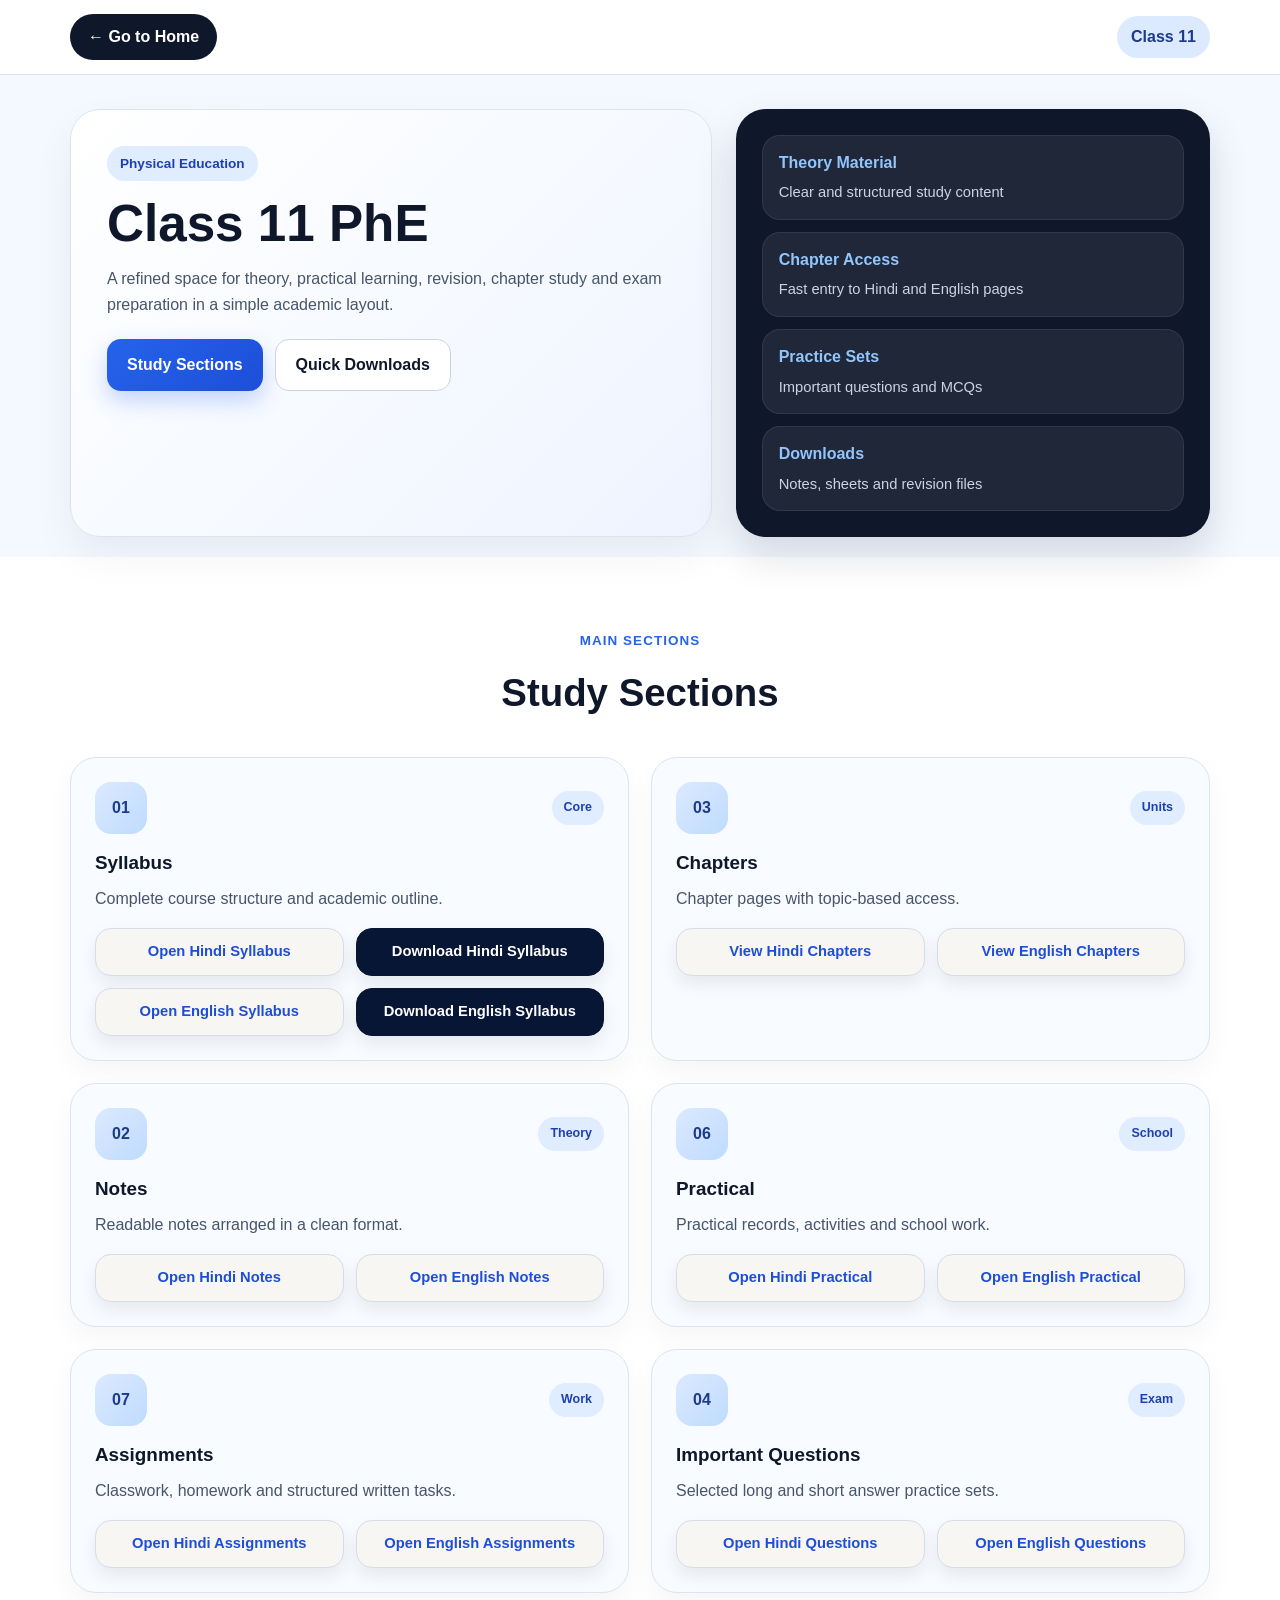
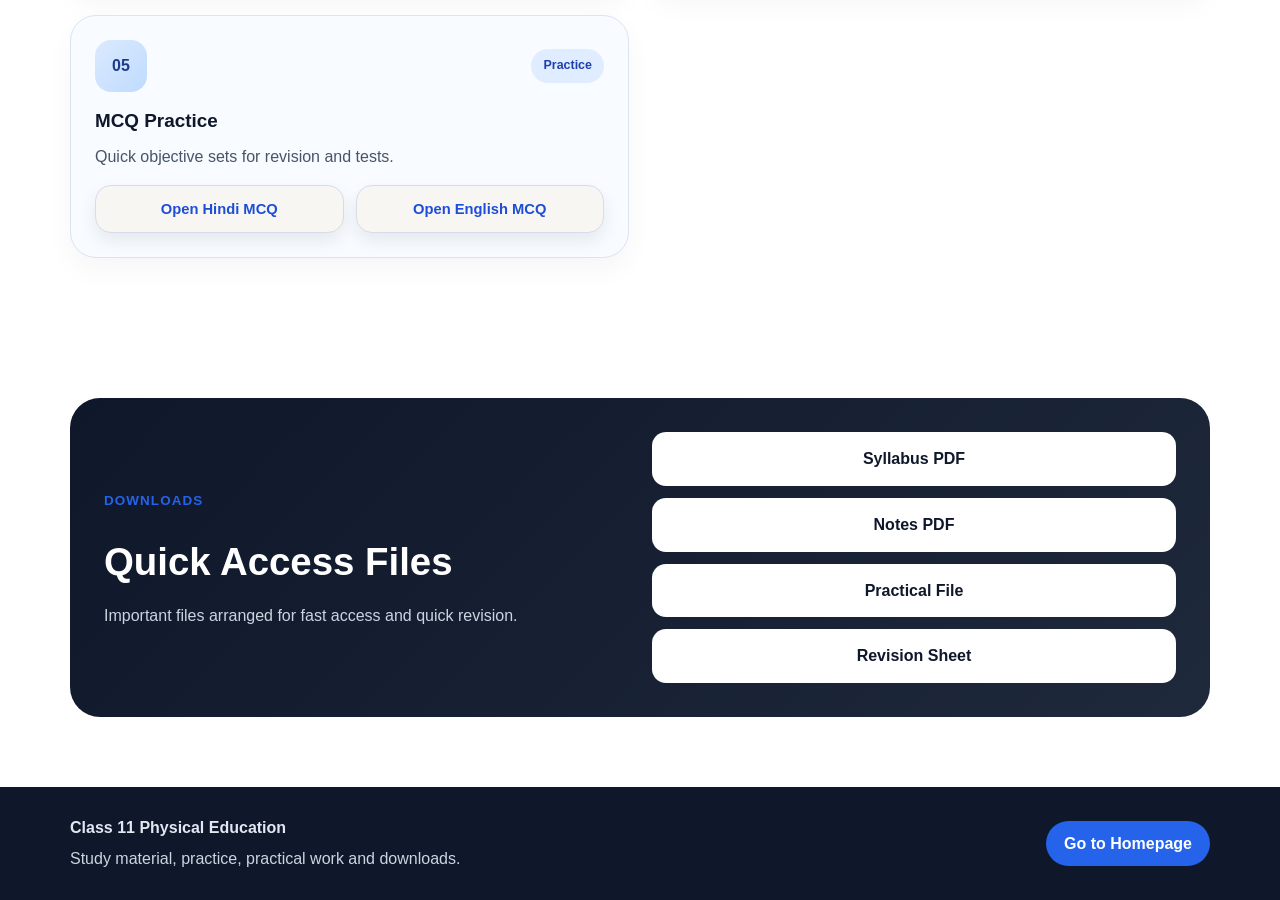
==== commit 96d96e1c: "done" ====
--- a/class11.html
+++ b/class11.html
@@ -93,11 +93,9 @@
                     <p>Chapter pages with topic-based access.</p>
                     
                     <div class="button-grid">
-                        <a href="class11-chapters-hindi.html" class="action-btn open-btn">Open Hindi Chapters</a>
-                        <a href="pdf/class11/chapters/hindi-chapters.pdf" target="_blank" download class="action-btn download-btn-small">Download Hindi Chapters</a>
-                        
-                        <a href="class11_pdf/class11_english_book.pdf" class="action-btn open-btn">Open English Chapters</a>
-                        <a href="class11_pdf/class11_english_book.pdf" target="_blank" download class="action-btn download-btn-small">Download English Chapters</a>
+                        <a href="class11_hindi_chapter.html" class="action-btn open-btn">View Hindi Chapters</a>
+                        
+                        <a href="class11_english_chapters.html" class="action-btn open-btn">View English Chapters</a>
                     </div>
                 </div>
 
@@ -112,11 +110,10 @@
                     <p>Readable notes arranged in a clean format.</p>
 
                     <div class="button-grid">
-                        <a href="class11-notes-hindi.html" class="action-btn open-btn">Open Hindi Notes</a>
-                        <a href="pdf/class11/notes/hindi-notes.pdf" target="_blank" download class="action-btn download-btn-small">Download Hindi Notes</a>
-
-                        <a href="class11-notes-english.html" class="action-btn open-btn">Open English Notes</a>
-                        <a href="pdf/class11/notes/english-notes.pdf" target="_blank" download class="action-btn download-btn-small">Download English Notes</a>
+                        <a href="class11_hindi_notes.html" class="action-btn open-btn">Open Hindi Notes</a>
+
+                        <a href="class11_english_notes.html" class="action-btn open-btn">Open English Notes</a>
+    
                     </div>
                 </div>
 
@@ -131,10 +128,9 @@
 
                     <div class="button-grid">
                         <a href="class11-practical-hindi.html" class="action-btn open-btn">Open Hindi Practical</a>
-                        <a href="pdf/class11/practical/hindi-practical.pdf" target="_blank" download class="action-btn download-btn-small">Download Hindi Practical</a>
-
+                        
                         <a href="class11-practical-english.html" class="action-btn open-btn">Open English Practical</a>
-                        <a href="pdf/class11/practical/english-practical.pdf" target="_blank" download class="action-btn download-btn-small">Download English Practical</a>
+                        
                     </div>
                 </div>
 
@@ -149,10 +145,9 @@
 
                     <div class="button-grid">
                         <a href="class11-assignments-hindi.html" class="action-btn open-btn">Open Hindi Assignments</a>
-                        <a href="pdf/class11/assignments/hindi-assignments.pdf" target="_blank" download class="action-btn download-btn-small">Download Hindi Assignments</a>
-
+                        
                         <a href="class11-assignments-english.html" class="action-btn open-btn">Open English Assignments</a>
-                        <a href="pdf/class11/assignments/english-assignments.pdf" target="_blank" download class="action-btn download-btn-small">Download English Assignments</a>
+                        
                     </div>
                 </div>
 
@@ -167,10 +162,9 @@
 
                     <div class="button-grid">
                         <a href="class11-important-questions-hindi.html" class="action-btn open-btn">Open Hindi Questions</a>
-                        <a href="pdf/class11/questions/hindi-important-questions.pdf" target="_blank" download class="action-btn download-btn-small">Download Hindi Questions</a>
-
+                        
                         <a href="class11-important-questions-english.html" class="action-btn open-btn">Open English Questions</a>
-                        <a href="pdf/class11/questions/english-important-questions.pdf" target="_blank" download class="action-btn download-btn-small">Download English Questions</a>
+                        
                     </div>
                 </div>
 
@@ -185,10 +179,9 @@
 
                     <div class="button-grid">
                         <a href="class11-mcq-hindi.html" class="action-btn open-btn">Open Hindi MCQ</a>
-                        <a href="pdf/class11/mcq/hindi-mcq.pdf" target="_blank" download class="action-btn download-btn-small">Download Hindi MCQ</a>
-
+                        
                         <a href="class11-mcq-english.html" class="action-btn open-btn">Open English MCQ</a>
-                        <a href="pdf/class11/mcq/english-mcq.pdf" target="_blank" download class="action-btn download-btn-small">Download English MCQ</a>
+                        
                     </div>
                 </div>
 
